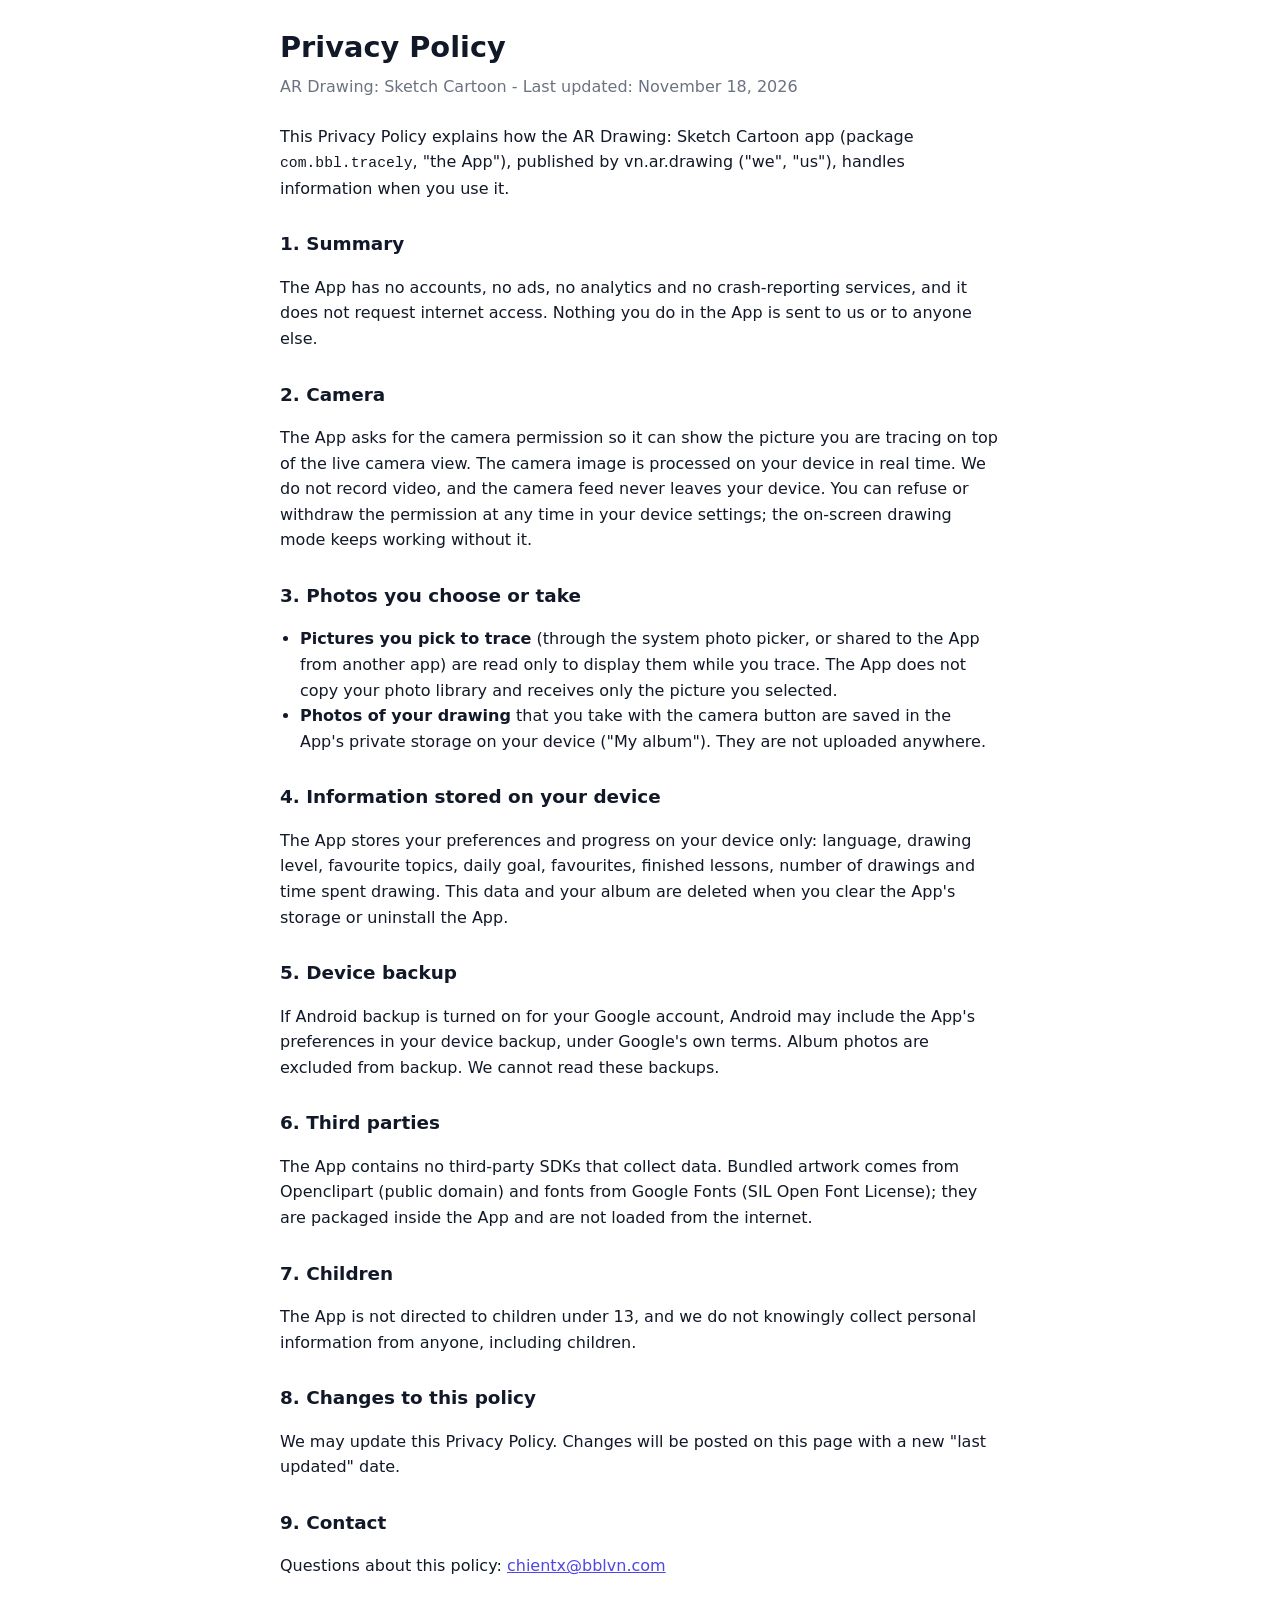
==== privacy-policy.html @ 092f9968 "docs: publish privacy policy and terms" ====
<!doctype html>
<html lang="en">
<head>
<meta charset="utf-8">
<meta name="viewport" content="width=device-width, initial-scale=1">
<title>Privacy Policy - AR Drawing: Sketch Cartoon</title>
<link rel="stylesheet" href="style.css">
</head>
<body>
<main>
<h1>Privacy Policy</h1>
<p class="meta">AR Drawing: Sketch Cartoon - Last updated: November 18, 2026</p>

<p>This Privacy Policy explains how the AR Drawing: Sketch Cartoon app (package <code>com.bbl.tracely</code>, "the App"), published by vn.ar.drawing ("we", "us"), handles information when you use it.</p>

<h2>1. Summary</h2>
<p>The App has no accounts, no ads, no analytics and no crash-reporting services, and it does not request internet access. Nothing you do in the App is sent to us or to anyone else.</p>

<h2>2. Camera</h2>
<p>The App asks for the camera permission so it can show the picture you are tracing on top of the live camera view. The camera image is processed on your device in real time. We do not record video, and the camera feed never leaves your device. You can refuse or withdraw the permission at any time in your device settings; the on-screen drawing mode keeps working without it.</p>

<h2>3. Photos you choose or take</h2>
<ul>
<li><strong>Pictures you pick to trace</strong> (through the system photo picker, or shared to the App from another app) are read only to display them while you trace. The App does not copy your photo library and receives only the picture you selected.</li>
<li><strong>Photos of your drawing</strong> that you take with the camera button are saved in the App's private storage on your device ("My album"). They are not uploaded anywhere.</li>
</ul>

<h2>4. Information stored on your device</h2>
<p>The App stores your preferences and progress on your device only: language, drawing level, favourite topics, daily goal, favourites, finished lessons, number of drawings and time spent drawing. This data and your album are deleted when you clear the App's storage or uninstall the App.</p>

<h2>5. Device backup</h2>
<p>If Android backup is turned on for your Google account, Android may include the App's preferences in your device backup, under Google's own terms. Album photos are excluded from backup. We cannot read these backups.</p>

<h2>6. Third parties</h2>
<p>The App contains no third-party SDKs that collect data. Bundled artwork comes from Openclipart (public domain) and fonts from Google Fonts (SIL Open Font License); they are packaged inside the App and are not loaded from the internet.</p>

<h2>7. Children</h2>
<p>The App is not directed to children under 13, and we do not knowingly collect personal information from anyone, including children.</p>

<h2>8. Changes to this policy</h2>
<p>We may update this Privacy Policy. Changes will be posted on this page with a new "last updated" date.</p>

<h2>9. Contact</h2>
<p>Questions about this policy: <a href="mailto:chientx@bblvn.com">chientx@bblvn.com</a></p>
</main>
</body>
</html>
---- style.css ----
:root { color-scheme: light dark; --fg: #111827; --bg: #ffffff; --muted: #6b7280; --link: #4f46e5; }
@media (prefers-color-scheme: dark) { :root { --fg: #f3f4f6; --bg: #0f1115; --muted: #9ca3af; --link: #818cf8; } }
body { margin: 0; background: var(--bg); color: var(--fg); font: 16px/1.6 system-ui, -apple-system, "Segoe UI", Roboto, sans-serif; }
main { max-width: 720px; margin: 0 auto; padding: 24px 16px 64px; }
h1 { font-size: 1.8rem; margin: 0 0 4px; }
h2 { font-size: 1.15rem; margin: 28px 0 6px; }
.meta { color: var(--muted); margin: 0 0 24px; }
a { color: var(--link); }
ul { padding-left: 20px; }
code { font-size: 0.92em; }
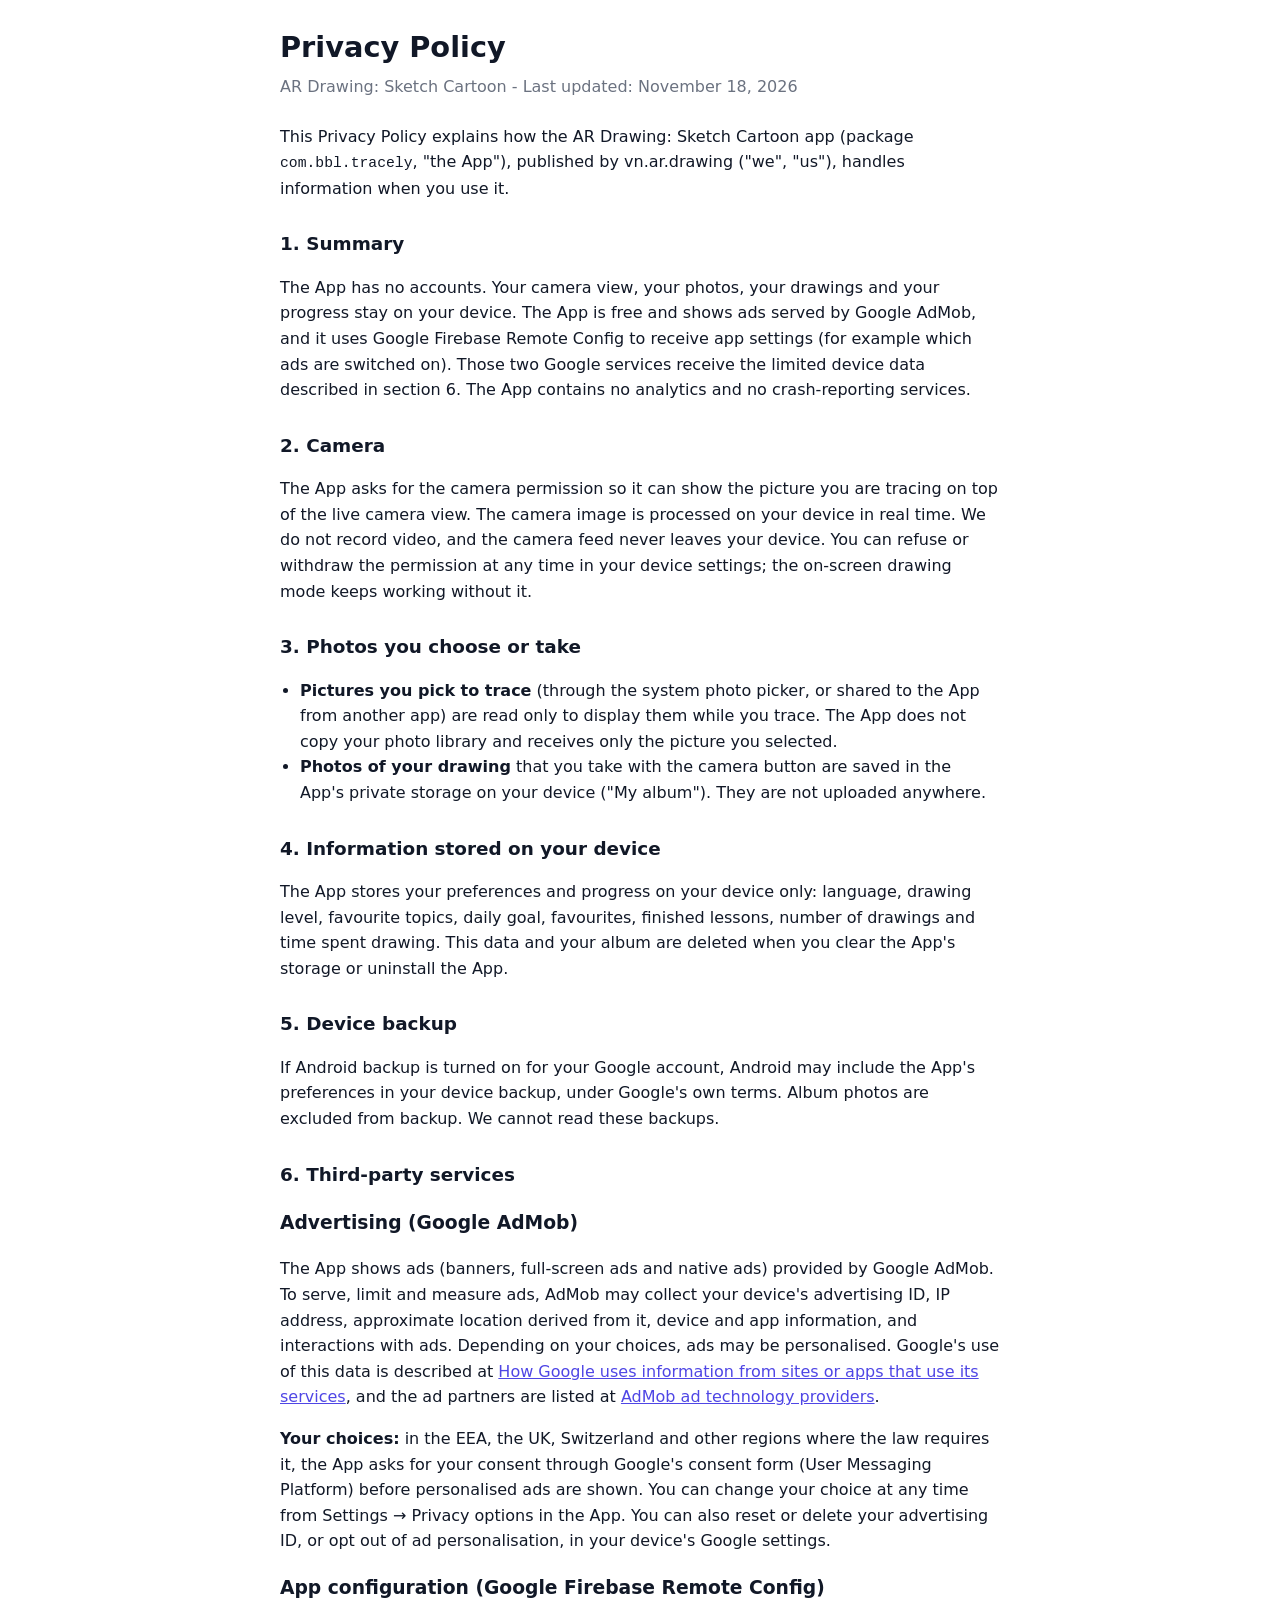
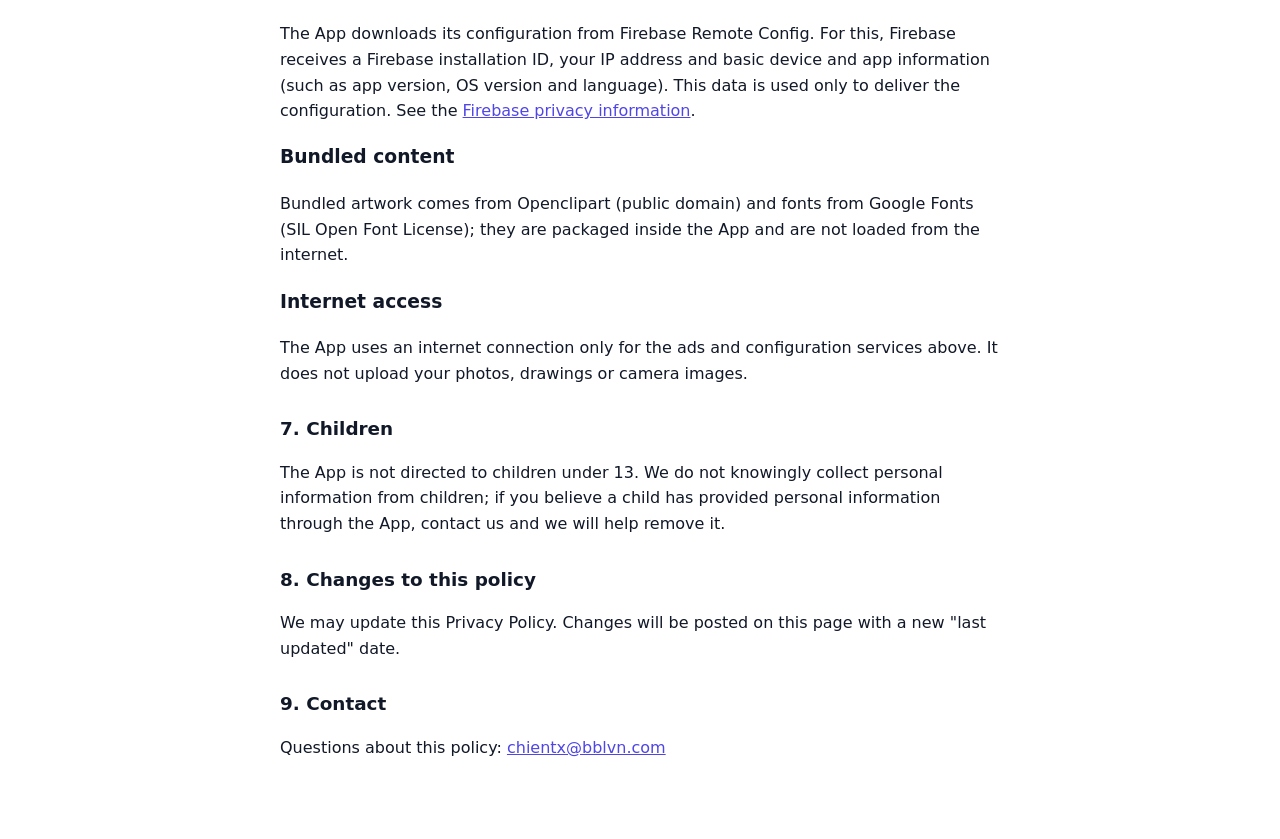
==== commit 7cbe462c: "docs: cover AdMob ads, consent and Firebase Remote Config" ====
--- a/privacy-policy.html
+++ b/privacy-policy.html
@@ -14,7 +14,7 @@
 <p>This Privacy Policy explains how the AR Drawing: Sketch Cartoon app (package <code>com.bbl.tracely</code>, "the App"), published by vn.ar.drawing ("we", "us"), handles information when you use it.</p>
 
 <h2>1. Summary</h2>
-<p>The App has no accounts, no ads, no analytics and no crash-reporting services, and it does not request internet access. Nothing you do in the App is sent to us or to anyone else.</p>
+<p>The App has no accounts. Your camera view, your photos, your drawings and your progress stay on your device. The App is free and shows ads served by Google AdMob, and it uses Google Firebase Remote Config to receive app settings (for example which ads are switched on). Those two Google services receive the limited device data described in section 6. The App contains no analytics and no crash-reporting services.</p>
 
 <h2>2. Camera</h2>
 <p>The App asks for the camera permission so it can show the picture you are tracing on top of the live camera view. The camera image is processed on your device in real time. We do not record video, and the camera feed never leaves your device. You can refuse or withdraw the permission at any time in your device settings; the on-screen drawing mode keeps working without it.</p>
@@ -31,11 +31,19 @@
 <h2>5. Device backup</h2>
 <p>If Android backup is turned on for your Google account, Android may include the App's preferences in your device backup, under Google's own terms. Album photos are excluded from backup. We cannot read these backups.</p>
 
-<h2>6. Third parties</h2>
-<p>The App contains no third-party SDKs that collect data. Bundled artwork comes from Openclipart (public domain) and fonts from Google Fonts (SIL Open Font License); they are packaged inside the App and are not loaded from the internet.</p>
+<h2>6. Third-party services</h2>
+<h3>Advertising (Google AdMob)</h3>
+<p>The App shows ads (banners, full-screen ads and native ads) provided by Google AdMob. To serve, limit and measure ads, AdMob may collect your device's advertising ID, IP address, approximate location derived from it, device and app information, and interactions with ads. Depending on your choices, ads may be personalised. Google's use of this data is described at <a href="https://policies.google.com/technologies/partner-sites">How Google uses information from sites or apps that use its services</a>, and the ad partners are listed at <a href="https://support.google.com/admob/answer/9012903">AdMob ad technology providers</a>.</p>
+<p><strong>Your choices:</strong> in the EEA, the UK, Switzerland and other regions where the law requires it, the App asks for your consent through Google's consent form (User Messaging Platform) before personalised ads are shown. You can change your choice at any time from Settings &rarr; Privacy options in the App. You can also reset or delete your advertising ID, or opt out of ad personalisation, in your device's Google settings.</p>
+<h3>App configuration (Google Firebase Remote Config)</h3>
+<p>The App downloads its configuration from Firebase Remote Config. For this, Firebase receives a Firebase installation ID, your IP address and basic device and app information (such as app version, OS version and language). This data is used only to deliver the configuration. See the <a href="https://firebase.google.com/support/privacy">Firebase privacy information</a>.</p>
+<h3>Bundled content</h3>
+<p>Bundled artwork comes from Openclipart (public domain) and fonts from Google Fonts (SIL Open Font License); they are packaged inside the App and are not loaded from the internet.</p>
+<h3>Internet access</h3>
+<p>The App uses an internet connection only for the ads and configuration services above. It does not upload your photos, drawings or camera images.</p>
 
 <h2>7. Children</h2>
-<p>The App is not directed to children under 13, and we do not knowingly collect personal information from anyone, including children.</p>
+<p>The App is not directed to children under 13. We do not knowingly collect personal information from children; if you believe a child has provided personal information through the App, contact us and we will help remove it.</p>
 
 <h2>8. Changes to this policy</h2>
 <p>We may update this Privacy Policy. Changes will be posted on this page with a new "last updated" date.</p>
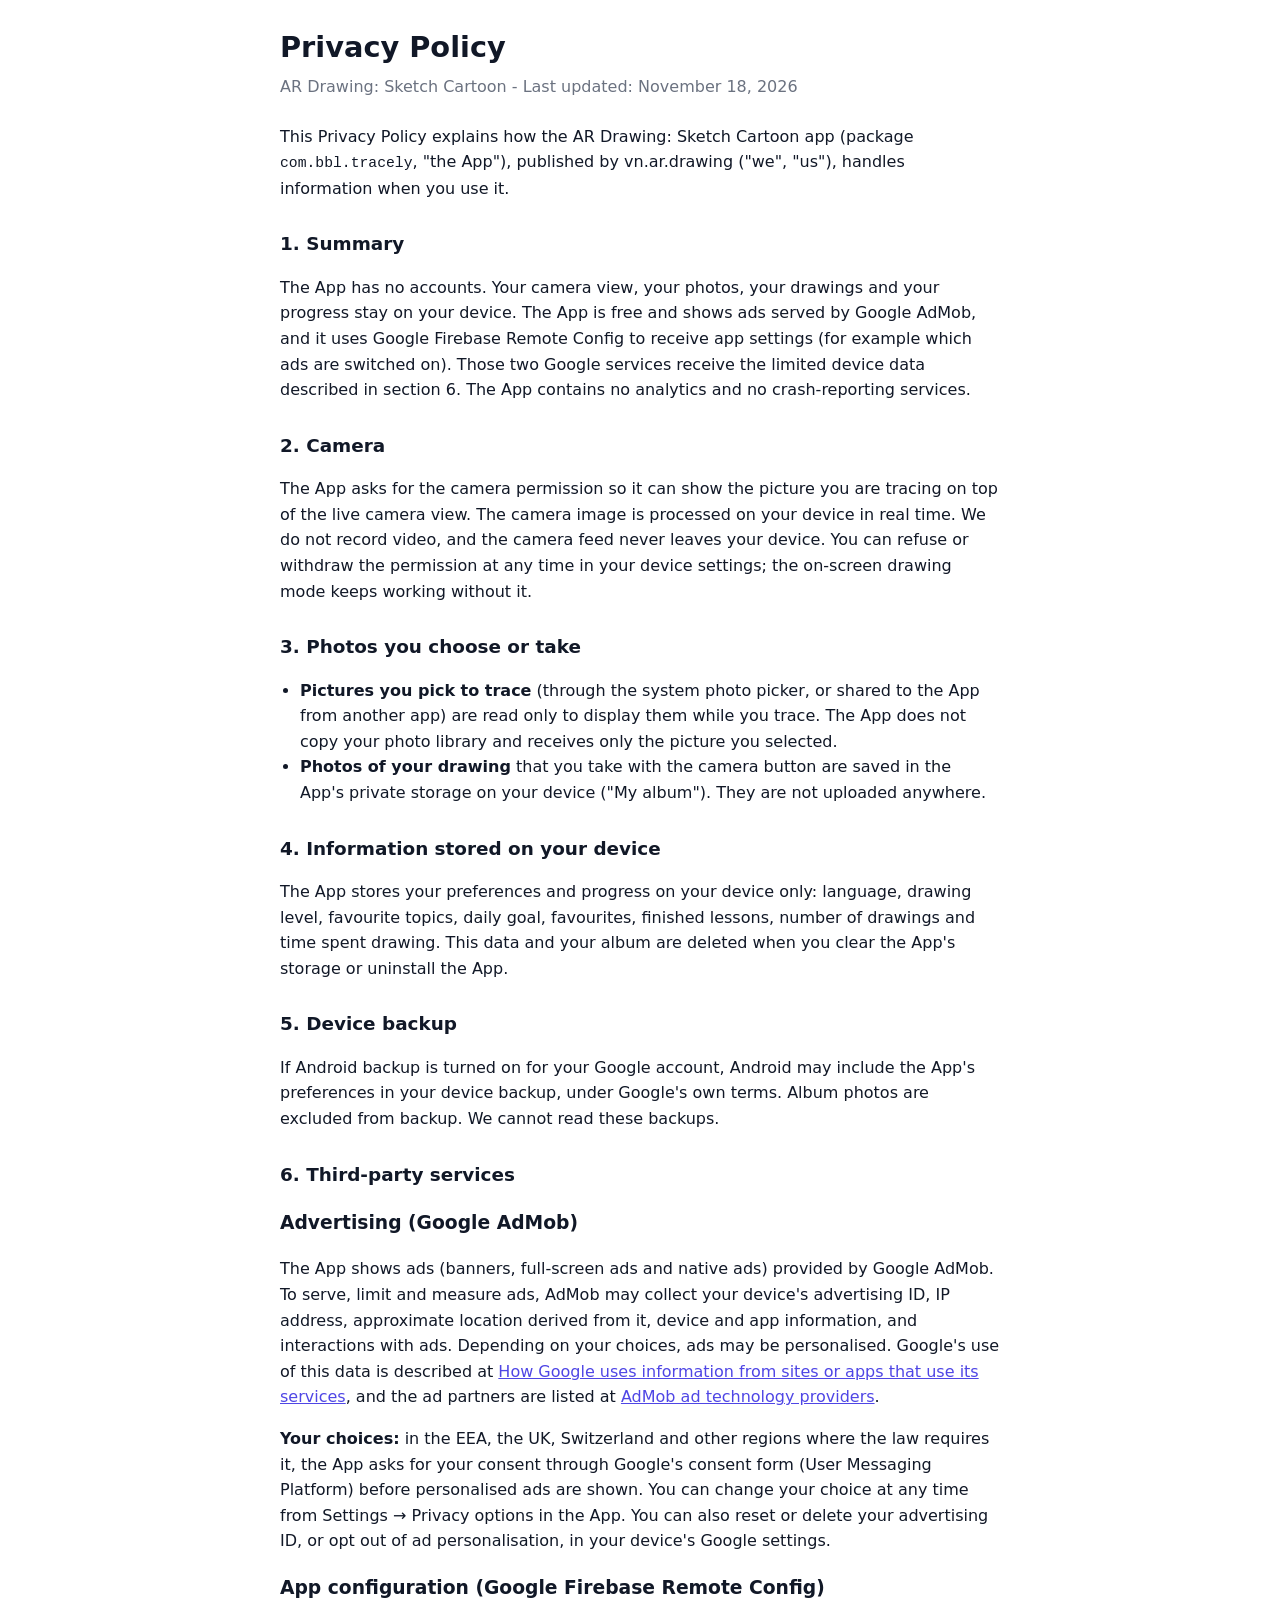
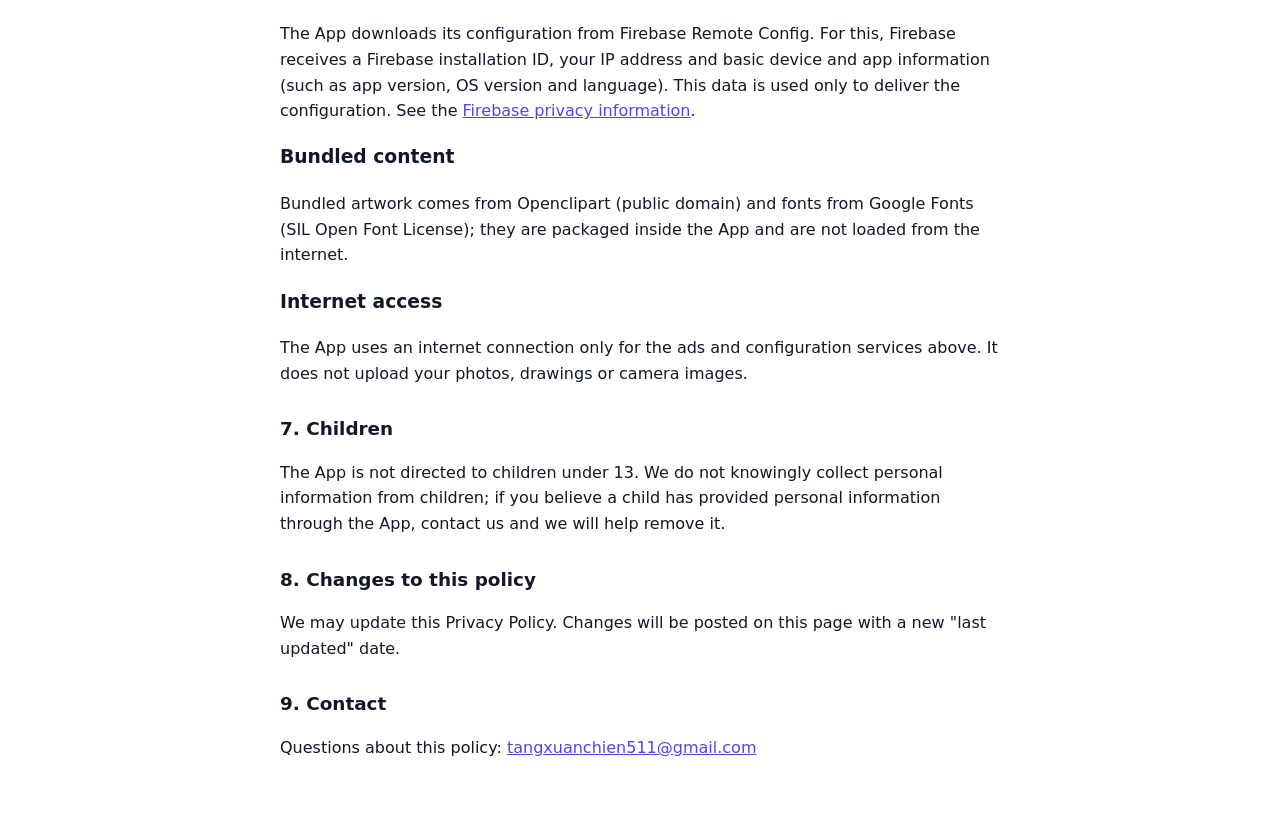
==== commit 48422c20: "docs: change contact email" ====
--- a/privacy-policy.html
+++ b/privacy-policy.html
@@ -49,7 +49,7 @@
 <p>We may update this Privacy Policy. Changes will be posted on this page with a new "last updated" date.</p>
 
 <h2>9. Contact</h2>
-<p>Questions about this policy: <a href="mailto:chientx@bblvn.com">chientx@bblvn.com</a></p>
+<p>Questions about this policy: <a href="mailto:tangxuanchien511@gmail.com">tangxuanchien511@gmail.com</a></p>
 </main>
 </body>
 </html>
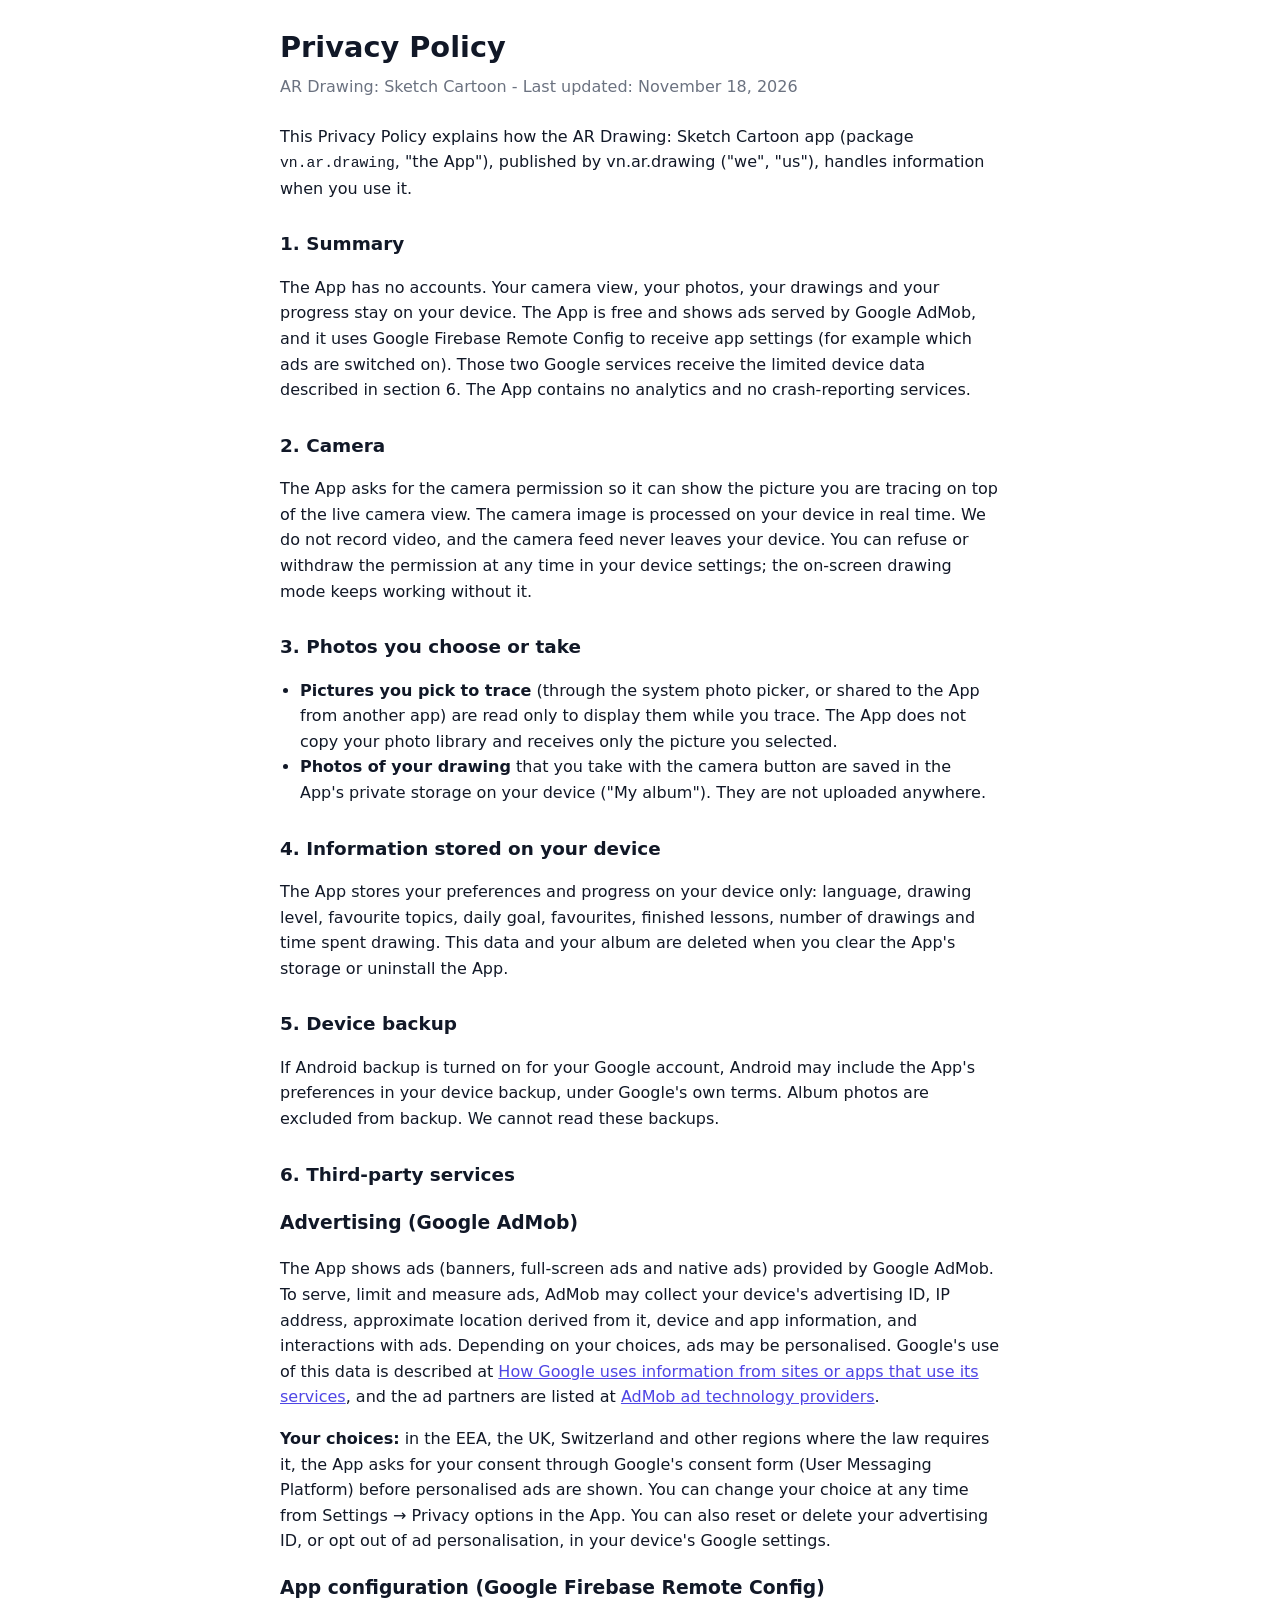
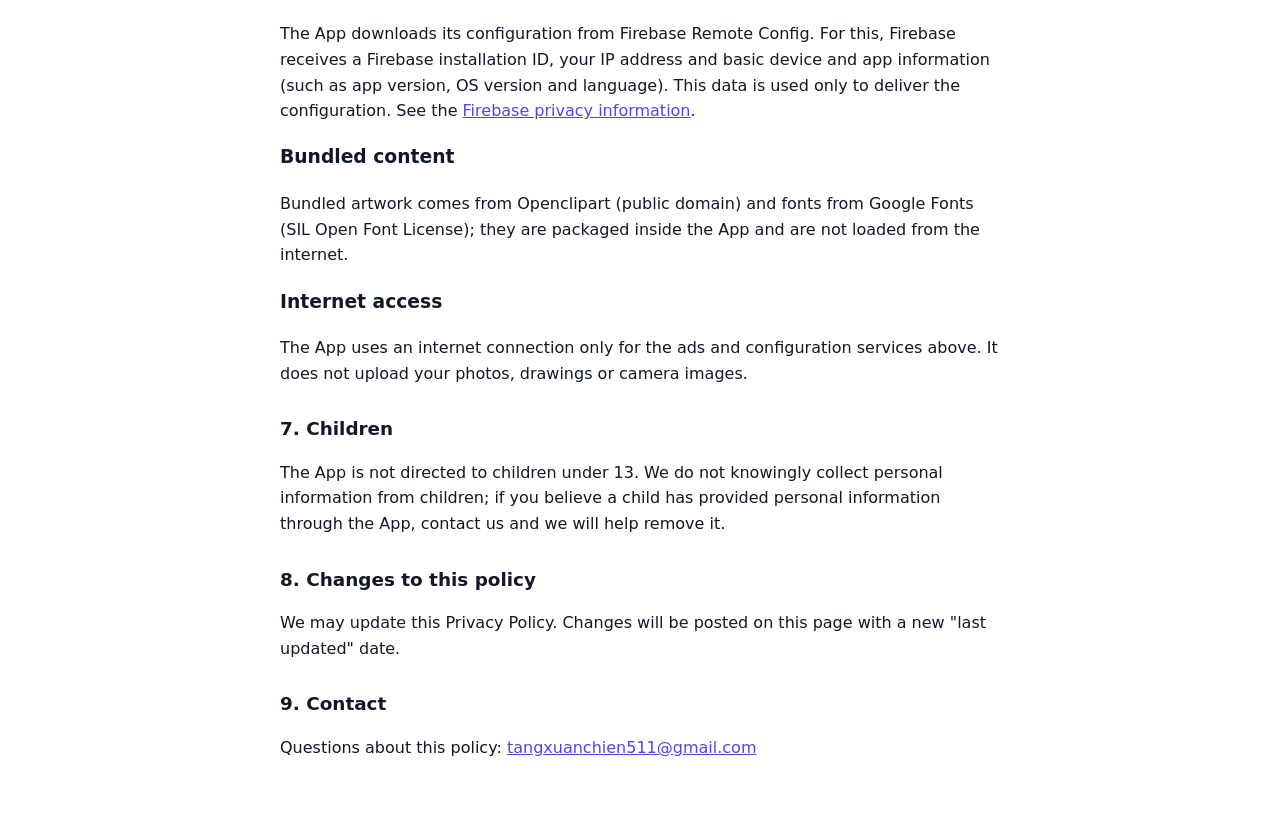
==== commit b140f84c: "docs: update package name to vn.ar.drawing" ====
--- a/privacy-policy.html
+++ b/privacy-policy.html
@@ -11,7 +11,7 @@
 <h1>Privacy Policy</h1>
 <p class="meta">AR Drawing: Sketch Cartoon - Last updated: November 18, 2026</p>
 
-<p>This Privacy Policy explains how the AR Drawing: Sketch Cartoon app (package <code>com.bbl.tracely</code>, "the App"), published by vn.ar.drawing ("we", "us"), handles information when you use it.</p>
+<p>This Privacy Policy explains how the AR Drawing: Sketch Cartoon app (package <code>vn.ar.drawing</code>, "the App"), published by vn.ar.drawing ("we", "us"), handles information when you use it.</p>
 
 <h2>1. Summary</h2>
 <p>The App has no accounts. Your camera view, your photos, your drawings and your progress stay on your device. The App is free and shows ads served by Google AdMob, and it uses Google Firebase Remote Config to receive app settings (for example which ads are switched on). Those two Google services receive the limited device data described in section 6. The App contains no analytics and no crash-reporting services.</p>
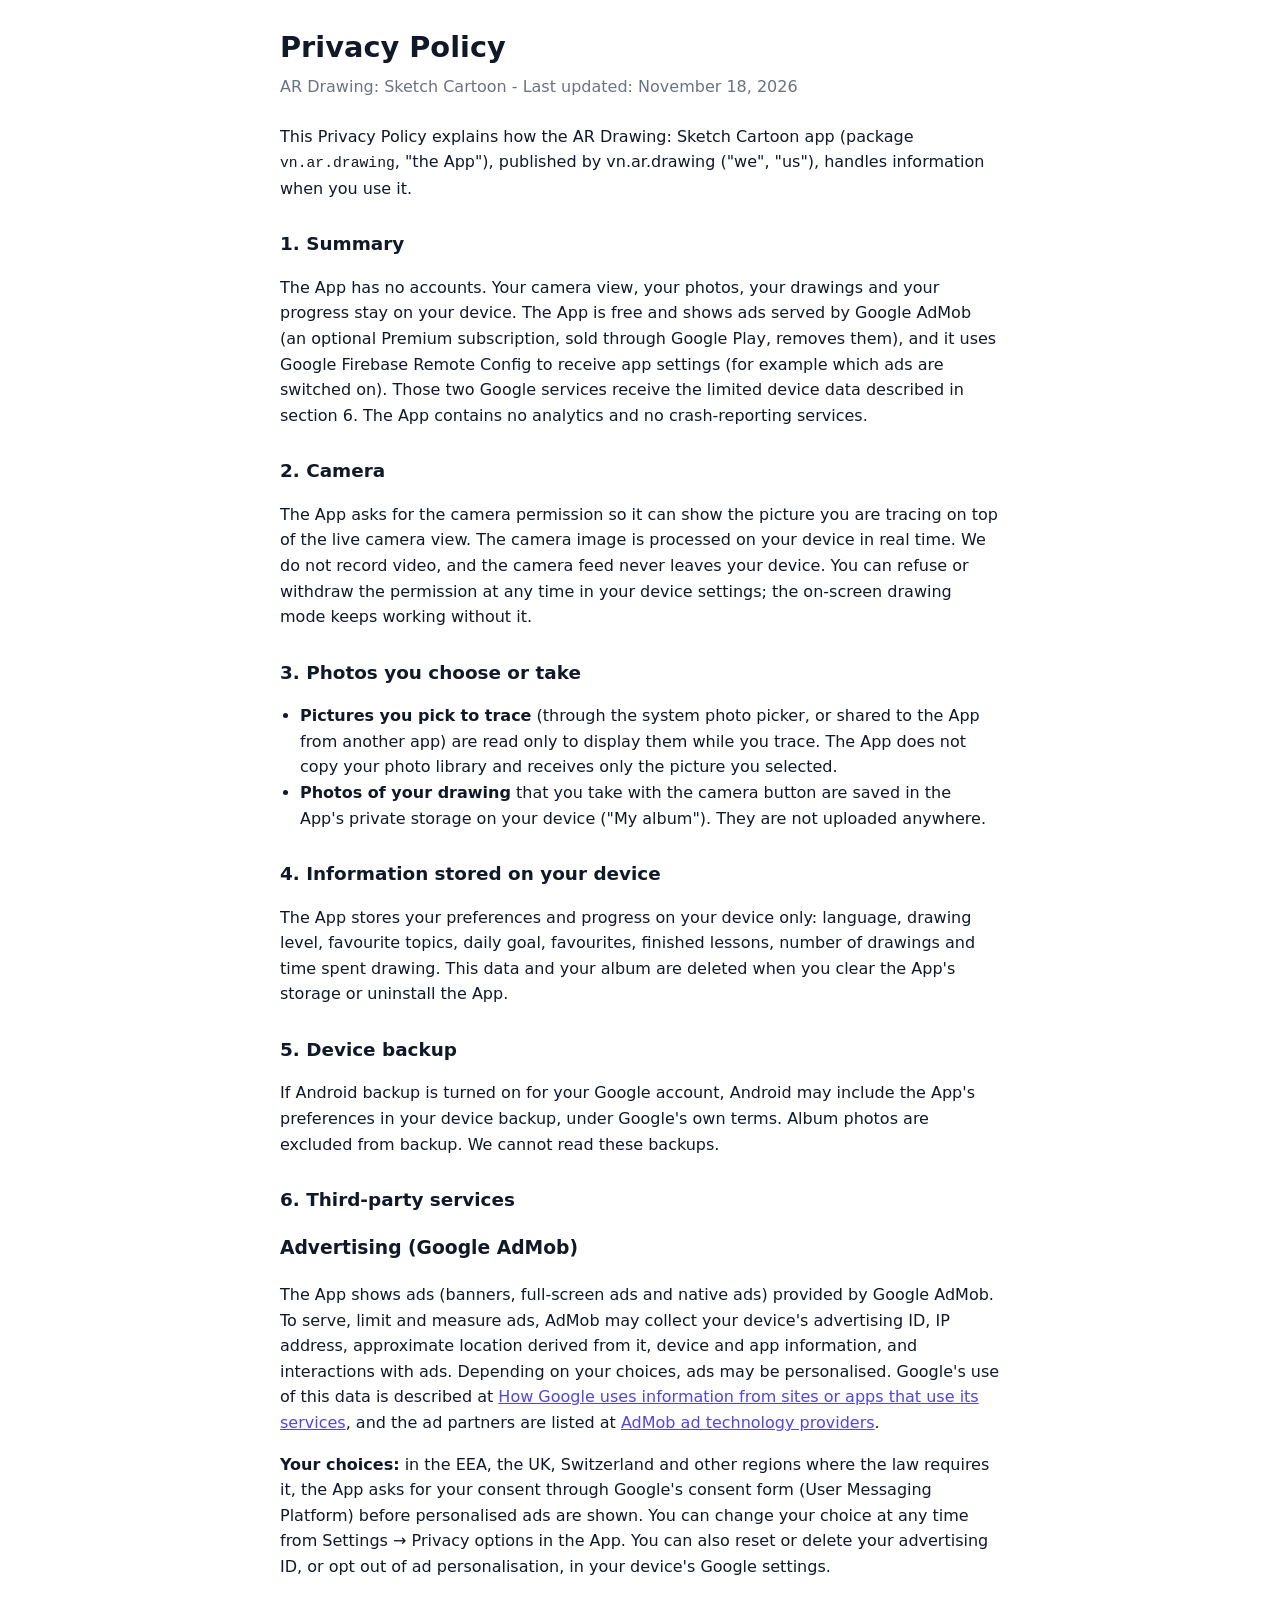
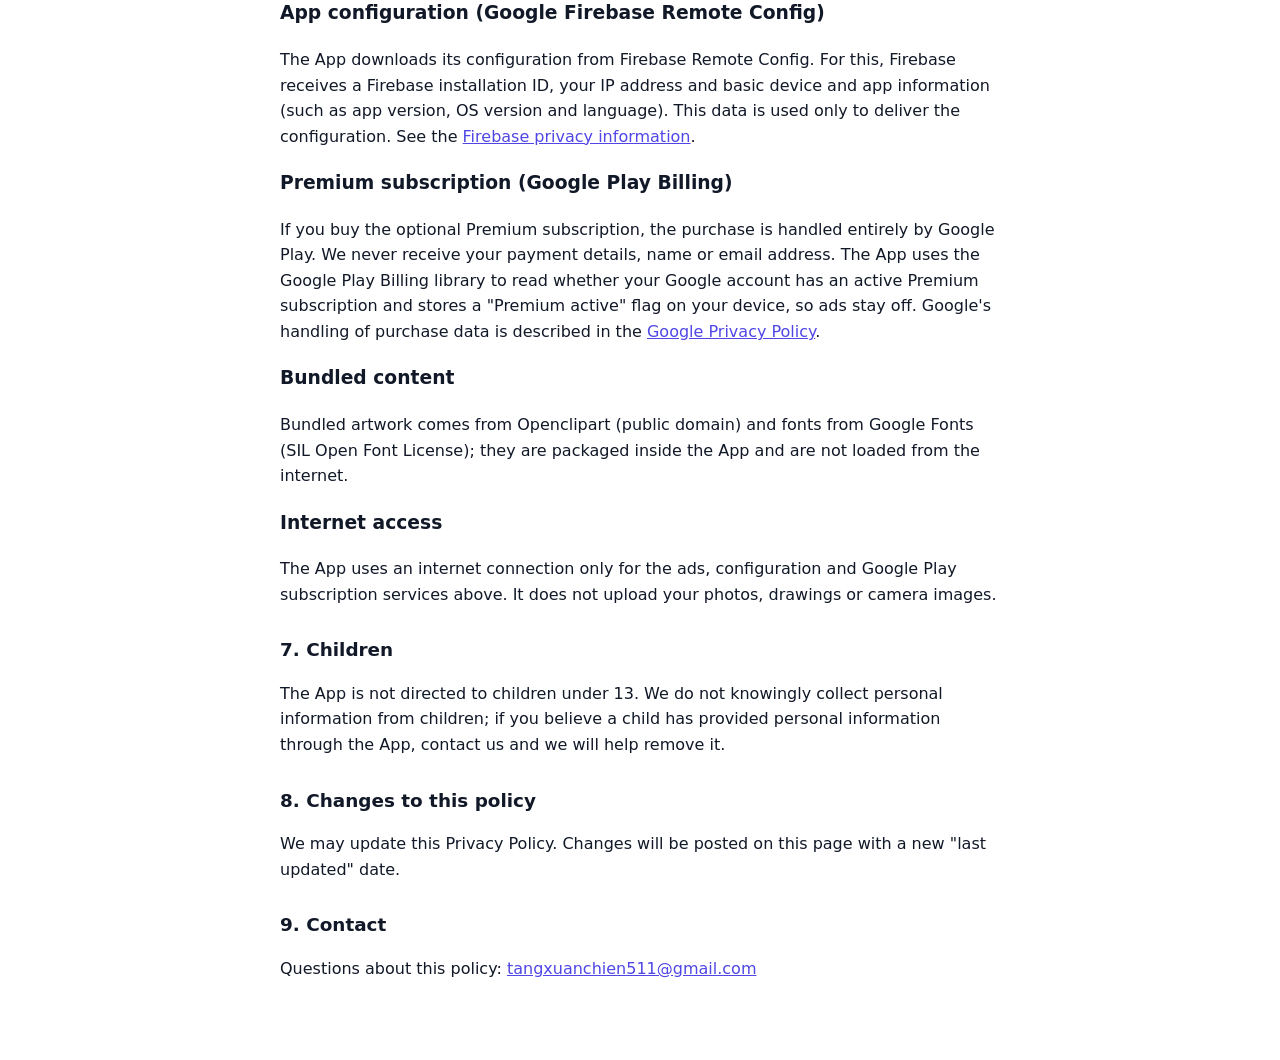
==== commit d60fea56: "docs: cover the Premium subscription (Google Play Billing) Co-Authored-By: Claude Opus 5.5 <noreply@" ====
--- a/privacy-policy.html
+++ b/privacy-policy.html
@@ -14,7 +14,7 @@
 <p>This Privacy Policy explains how the AR Drawing: Sketch Cartoon app (package <code>vn.ar.drawing</code>, "the App"), published by vn.ar.drawing ("we", "us"), handles information when you use it.</p>
 
 <h2>1. Summary</h2>
-<p>The App has no accounts. Your camera view, your photos, your drawings and your progress stay on your device. The App is free and shows ads served by Google AdMob, and it uses Google Firebase Remote Config to receive app settings (for example which ads are switched on). Those two Google services receive the limited device data described in section 6. The App contains no analytics and no crash-reporting services.</p>
+<p>The App has no accounts. Your camera view, your photos, your drawings and your progress stay on your device. The App is free and shows ads served by Google AdMob (an optional Premium subscription, sold through Google Play, removes them), and it uses Google Firebase Remote Config to receive app settings (for example which ads are switched on). Those two Google services receive the limited device data described in section 6. The App contains no analytics and no crash-reporting services.</p>
 
 <h2>2. Camera</h2>
 <p>The App asks for the camera permission so it can show the picture you are tracing on top of the live camera view. The camera image is processed on your device in real time. We do not record video, and the camera feed never leaves your device. You can refuse or withdraw the permission at any time in your device settings; the on-screen drawing mode keeps working without it.</p>
@@ -37,10 +37,12 @@
 <p><strong>Your choices:</strong> in the EEA, the UK, Switzerland and other regions where the law requires it, the App asks for your consent through Google's consent form (User Messaging Platform) before personalised ads are shown. You can change your choice at any time from Settings &rarr; Privacy options in the App. You can also reset or delete your advertising ID, or opt out of ad personalisation, in your device's Google settings.</p>
 <h3>App configuration (Google Firebase Remote Config)</h3>
 <p>The App downloads its configuration from Firebase Remote Config. For this, Firebase receives a Firebase installation ID, your IP address and basic device and app information (such as app version, OS version and language). This data is used only to deliver the configuration. See the <a href="https://firebase.google.com/support/privacy">Firebase privacy information</a>.</p>
+<h3>Premium subscription (Google Play Billing)</h3>
+<p>If you buy the optional Premium subscription, the purchase is handled entirely by Google Play. We never receive your payment details, name or email address. The App uses the Google Play Billing library to read whether your Google account has an active Premium subscription and stores a "Premium active" flag on your device, so ads stay off. Google's handling of purchase data is described in the <a href="https://policies.google.com/privacy">Google Privacy Policy</a>.</p>
 <h3>Bundled content</h3>
 <p>Bundled artwork comes from Openclipart (public domain) and fonts from Google Fonts (SIL Open Font License); they are packaged inside the App and are not loaded from the internet.</p>
 <h3>Internet access</h3>
-<p>The App uses an internet connection only for the ads and configuration services above. It does not upload your photos, drawings or camera images.</p>
+<p>The App uses an internet connection only for the ads, configuration and Google Play subscription services above. It does not upload your photos, drawings or camera images.</p>
 
 <h2>7. Children</h2>
 <p>The App is not directed to children under 13. We do not knowingly collect personal information from children; if you believe a child has provided personal information through the App, contact us and we will help remove it.</p>
